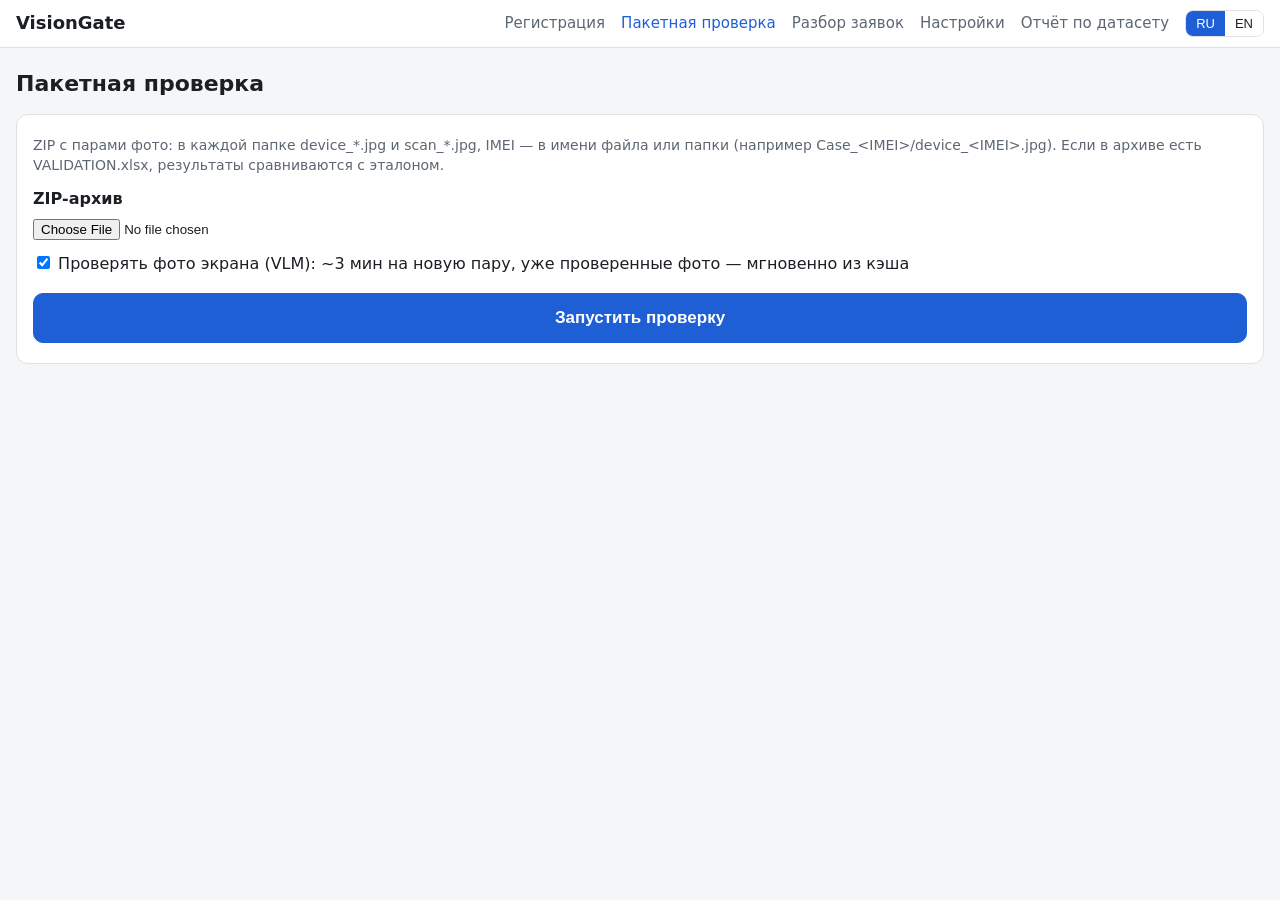
==== static/batch.html @ 333820e0 "VisionGate v2: автоматическая проверка фото коробок при регистрации устройства Локальный MVP (CPU, о" ====
<!doctype html>
<html lang="ru">
<head>
<meta charset="utf-8">
<meta name="viewport" content="width=device-width, initial-scale=1">
<title>VisionGate — Batch</title>
<link rel="stylesheet" href="/static/style.css">
</head>
<body>
<header></header>
<main class="wide">
  <h1 data-i18n="batch_title"></h1>
  <form id="f" class="card">
    <p class="hint" data-i18n="batch_hint"></p>
    <label for="zip" style="margin-top:12px" data-i18n="batch_file"></label>
    <input id="zip" type="file" accept=".zip,application/zip">
    <label style="margin-top:12px;font-weight:400"><input type="checkbox" id="vlm" checked> <span data-i18n="batch_vlm"></span></label>
    <button type="submit" class="primary" id="go" style="margin-top:12px" data-i18n="batch_start"></button>
    <p id="msg" class="hint"></p>
  </form>
  <div id="out"></div>
</main>
<script src="/static/common.js"></script>
<script>
VG.header("/batch");
VG.applyI18n();
let jobId = new URLSearchParams(location.search).get("id");

document.querySelector("#f").addEventListener("submit", async e => {
  e.preventDefault();
  const f = document.querySelector("#zip").files[0];
  if (!f) return;
  const fd = new FormData();
  fd.append("file", f);
  fd.append("use_vlm", document.querySelector("#vlm").checked);
  document.querySelector("#go").disabled = true;
  document.querySelector("#msg").innerHTML = `<span class="spinner"></span> ${VG.t("uploading")}`;
  try {
    const job = await VG.json("/api/batches", { method: "POST", body: fd });
    jobId = job.id;
    history.replaceState(null, "", `/batch?id=${jobId}`);
    document.querySelector("#msg").textContent = "";
    poll();
  } catch (err) {
    document.querySelector("#msg").innerHTML = `<span class="err">${VG.esc(err.message)}</span>`;
    document.querySelector("#go").disabled = false;
  }
});

function slotCell(r, s) {
  const d = r.slots?.[s];
  if (!d) return "";
  return `${VG.badge(d.status, VG.slotStatus(d.status))}${d.reason ? `<br><small>${VG.esc(d.reason)}</small>` : ""}` +
    `<br><small class="mono">${VG.esc((d.read_imeis || []).join(", ") || "—")}</small>`;
}

function render(job) {
  const pct = Math.round(100 * job.done / job.total);
  const running = job.state !== "done";
  const rows = job.rows.map(r => {
    const st = r.status === "ERROR" ? VG.t("error") : (statuses[r.status]?.[VG.lang] || r.status);
    const agree = r.agree === undefined || r.agree === null ? "" : (r.agree ? "✓" : "✗");
    const msg = VG.lang === "en" ? r.message_en : r.message;
    return `<tr><td><small>${VG.esc(r.folder)}</small></td><td class="mono">${VG.esc(r.imei)}</td>
      <td>${VG.badge(r.status, st)}<br><small>${VG.esc((r.reasons || []).join(", "))}</small><br><small>${VG.esc(msg || "")}</small></td>
      <td>${slotCell(r, "device")}</td><td>${slotCell(r, "scan")}</td>
      ${job.has_truth ? `<td><small>${r.truth ? VG.esc(`${r.truth.final} (${r.truth.device} / ${r.truth.scan})`) : "—"}</small></td>
      <td class="${r.agree === false ? "err" : ""}">${agree}</td>` : ""}
      <td><small>${r.fast_seconds ?? ""}${r.vlm_seconds ? ` + ${r.vlm_cached ? "cache" : r.vlm_seconds}` : ""}</small></td></tr>`;
  }).join("");
  let summary = "";
  if (!running && job.has_truth) {
    const a = job.rows.filter(r => r.agree !== null && r.agree !== undefined);
    const fa = job.rows.filter(r => r.truth && r.truth.final === "REJECTED" && ["APPROVED", "PRELIMINARY"].includes(r.status)).length;
    const fr = job.rows.filter(r => r.truth && r.truth.final === "APPROVED" && r.status === "REJECTED").length;
    summary = `<p><b>${VG.t("summary")}:</b> ${VG.t("agree_count", { a: a.filter(r => r.agree).length, n: a.length })} · ` +
      `${VG.t("false_app", { n: fa })} · ${VG.t("false_rej", { n: fr })}</p>`;
  }
  document.querySelector("#out").innerHTML = `<div class="card">
    <div class="row" style="justify-content:space-between"><b>${VG.esc(job.filename)}</b>
      ${!running ? `<a class="btn" href="/api/batches/${job.id}/xlsx?lang=${VG.lang}">${VG.t("download_xlsx")}</a>` : ""}</div>
    <div class="progress"><div style="width:${pct}%"></div></div>
    <p class="hint">${running ? `<span class="spinner"></span> ` : ""}${VG.t("batch_progress", { done: job.done, total: job.total })}${job.stage ? " · " + VG.esc(job.stage) : ""}${!running ? " · " + VG.t("batch_done") : ""}</p>
    ${summary}
    ${job.warnings.length ? `<details><summary>${VG.t("warnings")} (${job.warnings.length})</summary><pre>${VG.esc(job.warnings.join("\n"))}</pre></details>` : ""}
    <div style="overflow-x:auto"><table><thead><tr><th>${VG.t("col_folder")}</th><th>IMEI</th><th>${VG.t("col_result")}</th>
      <th>${VG.t("slot_device")}</th><th>${VG.t("slot_scan")}</th>
      ${job.has_truth ? `<th>${VG.t("col_truth")}</th><th>${VG.t("col_agree")}</th>` : ""}<th>${VG.t("col_time")}, ${VG.t("sec")}</th></tr></thead>
      <tbody>${rows}</tbody></table></div></div>`;
  if (running) setTimeout(poll, 2000);
}

let statuses = {};
async function poll() {
  try { render(await VG.json(`/api/batches/${jobId}`)); }
  catch (err) { document.querySelector("#out").innerHTML = `<p class="err">${VG.esc(err.message)}</p>`; }
}
VG.json("/api/health").then(h => { statuses = h.statuses; if (jobId) poll(); });
</script>
</body>
</html>
---- static/style.css ----
:root {
  --bg: #f5f6f8; --card: #fff; --text: #1b1f24; --muted: #5d6673; --line: #dde1e6;
  --accent: #1f5fd6; --accent-text: #fff;
  --ok: #157f3b; --ok-bg: #e5f5ea; --bad: #b42318; --bad-bg: #fdecea;
  --warn: #93590a; --warn-bg: #fdf3e1; --info: #1f5fd6; --info-bg: #e8effc;
  --radius: 12px;
}
@media (prefers-color-scheme: dark) {
  :root { --bg: #111418; --card: #1a1e24; --text: #e7eaee; --muted: #9aa4b1; --line: #2c323a;
    --accent: #5b8ef0; --ok: #5fd38a; --ok-bg: #12301e; --bad: #ff8a80; --bad-bg: #3a1714;
    --warn: #f3c068; --warn-bg: #352610; --info: #8fb3ff; --info-bg: #17243d; }
}
* { box-sizing: border-box; }
body { margin: 0; background: var(--bg); color: var(--text);
  font: 16px/1.45 system-ui, -apple-system, "Segoe UI", Roboto, sans-serif; }
header { background: var(--card); border-bottom: 1px solid var(--line); padding: 10px 16px;
  display: flex; gap: 16px; align-items: center; flex-wrap: wrap; }
header b { font-size: 18px; margin-right: auto; }
header a { color: var(--muted); text-decoration: none; font-size: 15px; }
header a.active, header a:hover { color: var(--accent); }
header .lang { display: inline-flex; border: 1px solid var(--line); border-radius: 8px; overflow: hidden; }
header .lang button { border: 0; border-radius: 0; padding: 5px 10px; font-size: 13px; background: var(--card); }
header .lang button.active { background: var(--accent); color: var(--accent-text); }
.progress { height: 10px; background: var(--bg); border-radius: 999px; overflow: hidden; margin: 10px 0; }
.progress div { height: 100%; background: var(--accent); width: 0; transition: width .3s; }
main { max-width: 760px; margin: 0 auto; padding: 16px; }
main.wide { max-width: 1280px; }
.card { background: var(--card); border: 1px solid var(--line); border-radius: var(--radius);
  padding: 16px; margin-bottom: 14px; }
h1 { font-size: 22px; margin: 4px 0 14px; }
h2 { font-size: 17px; margin: 0 0 10px; }
label { display: block; font-weight: 600; margin-bottom: 6px; }
.hint { color: var(--muted); font-size: 14px; margin: 4px 0 0; }
input[type=text], select, textarea { width: 100%; padding: 12px; font-size: 18px; border-radius: 10px;
  border: 1px solid var(--line); background: var(--bg); color: var(--text); }
input.imei { letter-spacing: 1px; font-variant-numeric: tabular-nums; }
textarea { font-size: 15px; min-height: 70px; }
.row { display: flex; gap: 10px; flex-wrap: wrap; align-items: center; }
button, .btn { appearance: none; border: 1px solid var(--line); background: var(--card); color: var(--text);
  padding: 11px 16px; border-radius: 10px; font-size: 16px; cursor: pointer; display: inline-flex;
  align-items: center; gap: 6px; text-decoration: none; }
button.primary { background: var(--accent); color: var(--accent-text); border-color: var(--accent);
  font-weight: 600; width: 100%; justify-content: center; padding: 14px; font-size: 17px; }
button:disabled { opacity: .55; cursor: default; }
button.ok { border-color: var(--ok); color: var(--ok); }
button.bad { border-color: var(--bad); color: var(--bad); }
.slot-preview { width: 100%; max-height: 260px; object-fit: contain; border-radius: 8px;
  background: var(--bg); margin-top: 10px; display: none; }
.check { font-size: 14px; margin-top: 6px; min-height: 20px; }
.check.ok { color: var(--ok); } .check.bad { color: var(--bad); }
.badge { display: inline-block; padding: 3px 10px; border-radius: 999px; font-size: 14px; font-weight: 600; }
.s-APPROVED, .s-ok { background: var(--ok-bg); color: var(--ok); }
.s-REJECTED, .s-reject { background: var(--bad-bg); color: var(--bad); }
.s-REVIEW, .s-review { background: var(--warn-bg); color: var(--warn); }
.s-PRELIMINARY, .s-PROCESSING { background: var(--info-bg); color: var(--info); }
.big-status { font-size: 22px; padding: 8px 14px; }
.kv { display: grid; grid-template-columns: max-content 1fr; gap: 4px 12px; font-size: 15px; }
.kv dt { color: var(--muted); } .kv dd { margin: 0; overflow-wrap: anywhere; }
.mono { font-family: ui-monospace, Consolas, monospace; }
.spinner { width: 18px; height: 18px; border: 3px solid var(--line); border-top-color: var(--accent);
  border-radius: 50%; animation: spin 1s linear infinite; display: inline-block; }
@keyframes spin { to { transform: rotate(360deg); } }
#scanner { position: fixed; inset: 0; background: #000; z-index: 50; display: none; flex-direction: column; }
#scanner video { flex: 1; width: 100%; object-fit: cover; }
#scanner .frame { position: absolute; left: 6%; right: 6%; top: 38%; height: 24%; border: 3px solid #fff;
  border-radius: 10px; box-shadow: 0 0 0 9999px rgba(0,0,0,.35); pointer-events: none; }
#scanner .bar { position: absolute; bottom: 0; left: 0; right: 0; padding: 16px; color: #fff;
  display: flex; gap: 10px; justify-content: space-between; align-items: center; background: rgba(0,0,0,.6); }
table { width: 100%; border-collapse: collapse; font-size: 15px; }
th, td { text-align: left; padding: 8px 6px; border-bottom: 1px solid var(--line); vertical-align: top; }
tr.sel { background: var(--info-bg); }
tbody tr { cursor: pointer; }
.grid2 { display: grid; grid-template-columns: 1fr 1fr; gap: 14px; }
.review-layout { display: grid; grid-template-columns: minmax(320px, 420px) 1fr; gap: 16px; }
.photos img { width: 100%; border-radius: 8px; background: var(--bg); }
.tabs { display: flex; gap: 6px; flex-wrap: wrap; margin-bottom: 10px; }
.tabs button { padding: 7px 12px; font-size: 14px; }
.tabs button.active { background: var(--accent); color: var(--accent-text); border-color: var(--accent); }
details summary { cursor: pointer; color: var(--muted); }
pre { white-space: pre-wrap; overflow-wrap: anywhere; font-size: 13px; background: var(--bg);
  padding: 8px; border-radius: 8px; max-height: 300px; overflow: auto; }
.err { color: var(--bad); }
@media (max-width: 860px) { .review-layout, .grid2 { grid-template-columns: 1fr; } }
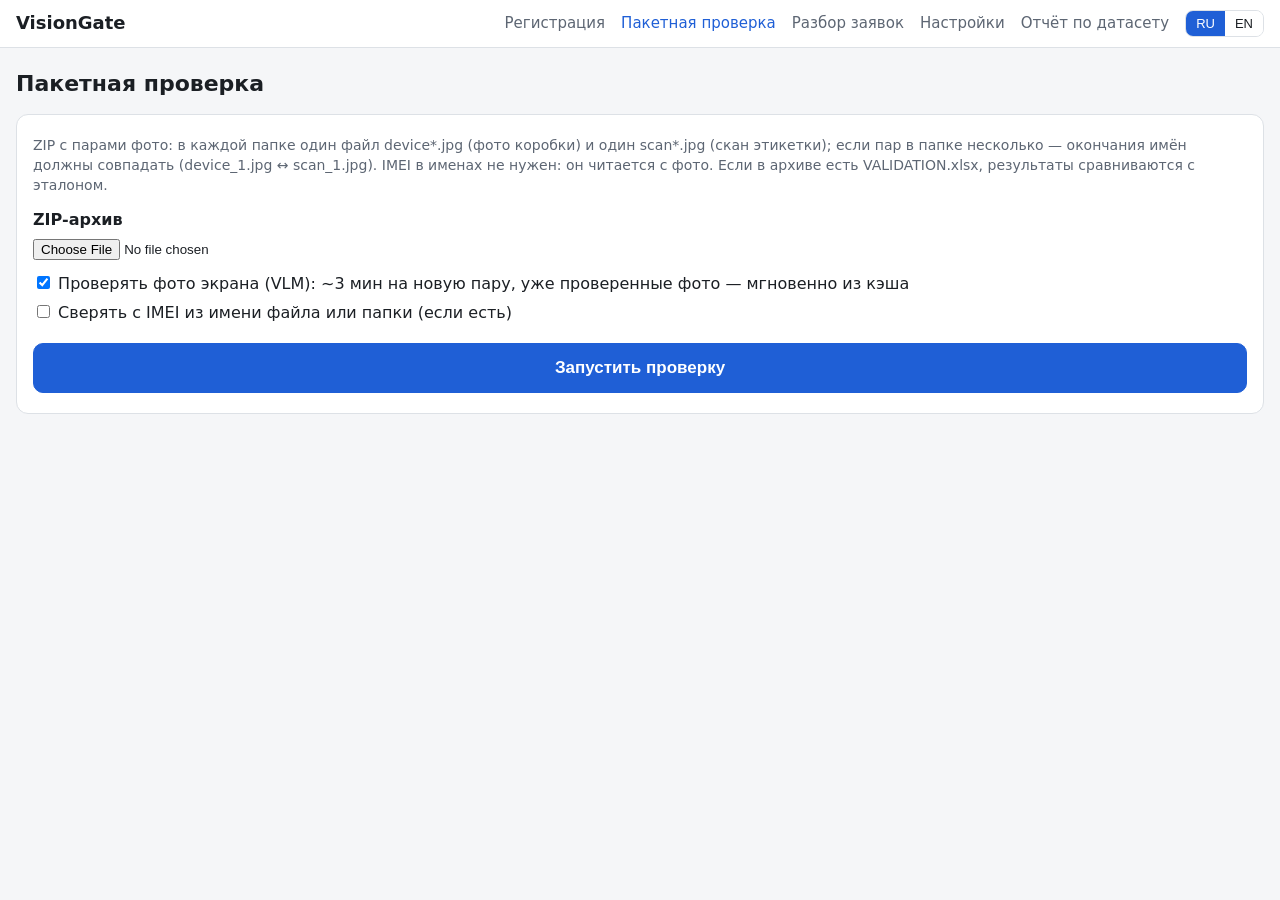
==== commit 3822d8bd: "IMEI необязателен, живая камера с шаблонами, пакет без IMEI в именах - Без введённого IMEI номер чит" ====
--- a/static/batch.html
+++ b/static/batch.html
@@ -15,6 +15,7 @@
     <label for="zip" style="margin-top:12px" data-i18n="batch_file"></label>
     <input id="zip" type="file" accept=".zip,application/zip">
     <label style="margin-top:12px;font-weight:400"><input type="checkbox" id="vlm" checked> <span data-i18n="batch_vlm"></span></label>
+    <label style="font-weight:400"><input type="checkbox" id="nameImei"> <span data-i18n="use_name_imei"></span></label>
     <button type="submit" class="primary" id="go" style="margin-top:12px" data-i18n="batch_start"></button>
     <p id="msg" class="hint"></p>
   </form>
@@ -33,6 +34,7 @@
   const fd = new FormData();
   fd.append("file", f);
   fd.append("use_vlm", document.querySelector("#vlm").checked);
+  fd.append("use_name_imei", document.querySelector("#nameImei").checked);
   document.querySelector("#go").disabled = true;
   document.querySelector("#msg").innerHTML = `<span class="spinner"></span> ${VG.t("uploading")}`;
   try {
@@ -61,7 +63,9 @@
     const st = r.status === "ERROR" ? VG.t("error") : (statuses[r.status]?.[VG.lang] || r.status);
     const agree = r.agree === undefined || r.agree === null ? "" : (r.agree ? "✓" : "✗");
     const msg = VG.lang === "en" ? r.message_en : r.message;
-    return `<tr><td><small>${VG.esc(r.folder)}</small></td><td class="mono">${VG.esc(r.imei)}</td>
+    const imeiCell = r.imei ? `${VG.esc(r.imei)}<br><small>${r.imei_source === "photo" ? VG.t("imei_from_photo") : VG.t("entered_imei")}</small>`
+      : `<small>${VG.t("imei_not_found")}</small>`;
+    return `<tr><td><small>${VG.esc(r.device_file || r.folder)}</small></td><td class="mono">${imeiCell}</td>
       <td>${VG.badge(r.status, st)}<br><small>${VG.esc((r.reasons || []).join(", "))}</small><br><small>${VG.esc(msg || "")}</small></td>
       <td>${slotCell(r, "device")}</td><td>${slotCell(r, "scan")}</td>
       ${job.has_truth ? `<td><small>${r.truth ? VG.esc(`${r.truth.final} (${r.truth.device} / ${r.truth.scan})`) : "—"}</small></td>
--- a/static/style.css
+++ b/static/style.css
@@ -66,6 +66,35 @@
   border-radius: 10px; box-shadow: 0 0 0 9999px rgba(0,0,0,.35); pointer-events: none; }
 #scanner .bar { position: absolute; bottom: 0; left: 0; right: 0; padding: 16px; color: #fff;
   display: flex; gap: 10px; justify-content: space-between; align-items: center; background: rgba(0,0,0,.6); }
+/* живая камера */
+[hidden] { display: none !important; }  /* иначе display у button/.btn перебивает атрибут hidden */
+#cam { position: fixed; inset: 0; z-index: 60; background: #000; display: none; flex-direction: column; }
+#cam .cam-stage { position: relative; flex: 1; min-height: 0; }
+#cam video, #cam #camShot { position: absolute; inset: 0; width: 100%; height: 100%; object-fit: contain; background: #000; }
+#camOverlay { position: absolute; inset: 0; pointer-events: none; display: flex; overflow: hidden; }
+#camOverlay svg { width: 100%; height: 100%; }
+#camOverlay .ov-face { fill: rgba(255,255,255,.06); }
+#camOverlay .ov-dim { fill: rgba(255,255,255,.02); }
+#camOverlay .ov-line polygon, #camOverlay .ov-label, #camOverlay .ov-corner path {
+  stroke: #fff; stroke-width: .5; stroke-linejoin: round; vector-effect: non-scaling-stroke; }
+#camOverlay .ov-line polygon { stroke-dasharray: 2 1.2; }
+#camOverlay .ov-label { fill: rgba(255,255,255,.12); stroke-width: .7; }
+#camOverlay .ov-corner path { fill: none; stroke-width: 1.6; stroke: #7fb0ff; }
+#camOverlay .ov-bars line { stroke: rgba(255,255,255,.55); stroke-width: .5; }
+#camOverlay .ov-text { fill: rgba(255,255,255,.75); font: 600 5px system-ui, sans-serif; }
+#camOverlay .ov-small { fill: rgba(255,255,255,.7); font: 2.4px ui-monospace, monospace; }
+#camOverlay .ov-caption { fill: #fff; font: 600 3.2px system-ui, sans-serif; text-anchor: middle;
+  paint-order: stroke; stroke: rgba(0,0,0,.65); stroke-width: .8px; }
+#camOverlay svg * { filter: drop-shadow(0 0 .4px rgba(0,0,0,.9)); }
+.cam-msg { position: absolute; inset: 0; display: none; align-items: center; justify-content: center; padding: 24px;
+  color: #fff; font-size: 17px; text-align: center; line-height: 1.5; }
+.cam-bar { display: flex; gap: 10px; align-items: center; justify-content: center; flex-wrap: wrap;
+  padding: 14px 16px calc(14px + env(safe-area-inset-bottom)); background: rgba(0,0,0,.85); }
+.cam-bar button { background: #222; color: #fff; border-color: #444; }
+.cam-bar .cam-primary { background: var(--accent); border-color: var(--accent); font-weight: 600; }
+.cam-shutter { width: 64px; height: 64px; border-radius: 50% !important; padding: 0 !important; background: #fff !important;
+  border: 4px solid #888 !important; box-shadow: 0 0 0 3px #fff; }
+.cam-shutter:disabled { opacity: .5; }
 table { width: 100%; border-collapse: collapse; font-size: 15px; }
 th, td { text-align: left; padding: 8px 6px; border-bottom: 1px solid var(--line); vertical-align: top; }
 tr.sel { background: var(--info-bg); }
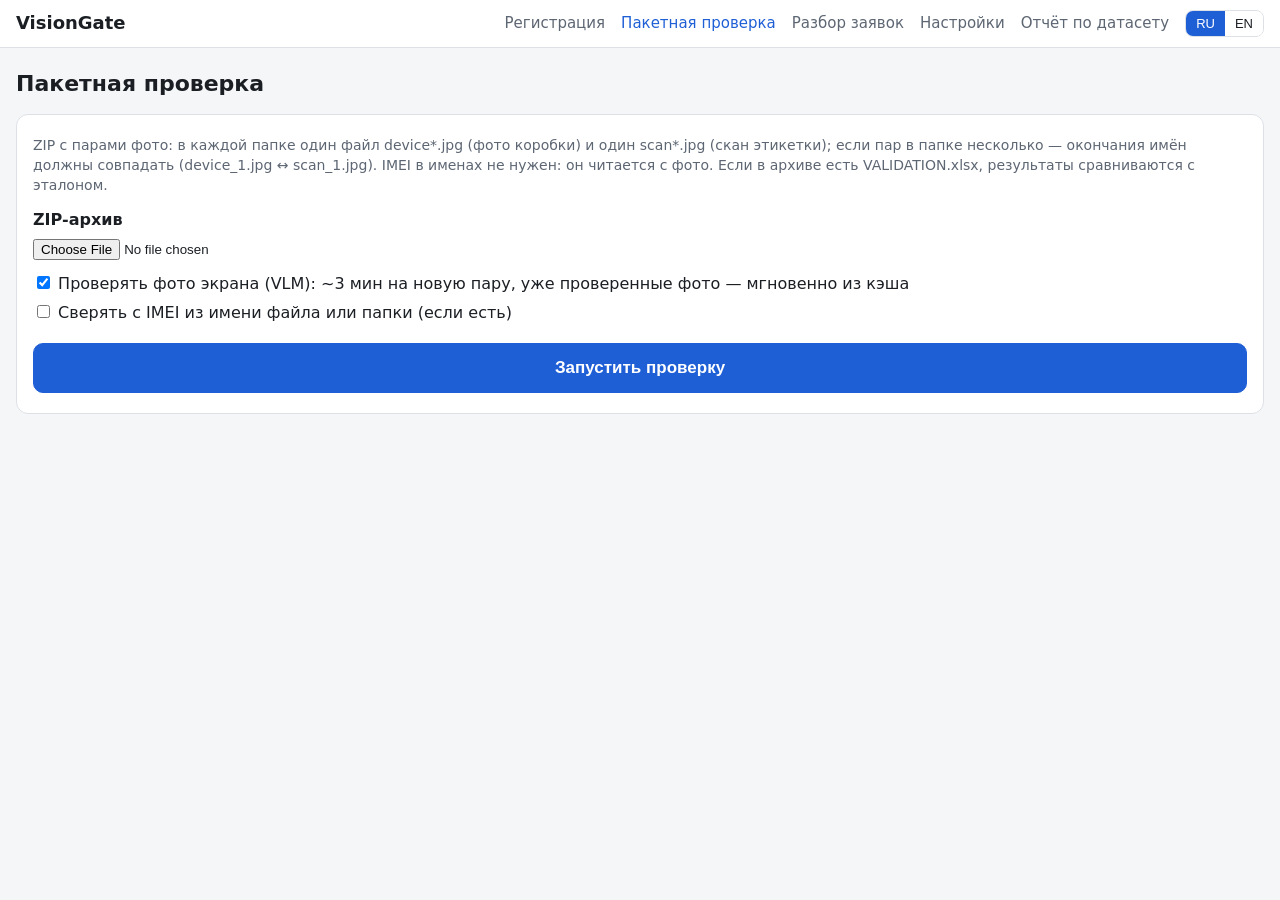
==== commit 125256fa: "Режим экзамена: строго Approved/Rejected, выгрузка в формате VALIDATION.xlsx - visiongate/exam.py: п" ====
--- a/static/batch.html
+++ b/static/batch.html
@@ -52,7 +52,7 @@
 function slotCell(r, s) {
   const d = r.slots?.[s];
   if (!d) return "";
-  return `${VG.badge(d.status, VG.slotStatus(d.status))}${d.reason ? `<br><small>${VG.esc(d.reason)}</small>` : ""}` +
+  return `${VG.badge(VG.slotView(d), VG.slotStatus(VG.slotView(d)))}${d.reason ? `<br><small>${VG.esc(d.reason)}</small>` : ""}` +
     `<br><small class="mono">${VG.esc((d.read_imeis || []).join(", ") || "—")}</small>`;
 }
 
@@ -82,7 +82,7 @@
   }
   document.querySelector("#out").innerHTML = `<div class="card">
     <div class="row" style="justify-content:space-between"><b>${VG.esc(job.filename)}</b>
-      ${!running ? `<a class="btn" href="/api/batches/${job.id}/xlsx?lang=${VG.lang}">${VG.t("download_xlsx")}</a>` : ""}</div>
+      ${!running ? `<span class="row"><a class="btn" href="/api/batches/${job.id}/xlsx?format=validation"><b>${VG.t("download_validation")}</b></a> <a class="btn" href="/api/batches/${job.id}/xlsx?lang=${VG.lang}">${VG.t("download_xlsx")}</a></span>` : ""}</div>
     <div class="progress"><div style="width:${pct}%"></div></div>
     <p class="hint">${running ? `<span class="spinner"></span> ` : ""}${VG.t("batch_progress", { done: job.done, total: job.total })}${job.stage ? " · " + VG.esc(job.stage) : ""}${!running ? " · " + VG.t("batch_done") : ""}</p>
     ${summary}
--- a/static/style.css
+++ b/static/style.css
@@ -52,7 +52,8 @@
 .s-APPROVED, .s-ok { background: var(--ok-bg); color: var(--ok); }
 .s-REJECTED, .s-reject { background: var(--bad-bg); color: var(--bad); }
 .s-REVIEW, .s-review { background: var(--warn-bg); color: var(--warn); }
-.s-PRELIMINARY, .s-PROCESSING { background: var(--info-bg); color: var(--info); }
+.s-PRELIMINARY, .s-PROCESSING, .s-pending { background: var(--info-bg); color: var(--info); }
+.s-unchecked { background: var(--bg); color: var(--muted); border: 1px dashed var(--line); }
 .big-status { font-size: 22px; padding: 8px 14px; }
 .kv { display: grid; grid-template-columns: max-content 1fr; gap: 4px 12px; font-size: 15px; }
 .kv dt { color: var(--muted); } .kv dd { margin: 0; overflow-wrap: anywhere; }
@@ -72,20 +73,14 @@
 #cam .cam-stage { position: relative; flex: 1; min-height: 0; }
 #cam video, #cam #camShot { position: absolute; inset: 0; width: 100%; height: 100%; object-fit: contain; background: #000; }
 #camOverlay { position: absolute; inset: 0; pointer-events: none; display: flex; overflow: hidden; }
-#camOverlay svg { width: 100%; height: 100%; }
-#camOverlay .ov-face { fill: rgba(255,255,255,.06); }
-#camOverlay .ov-dim { fill: rgba(255,255,255,.02); }
-#camOverlay .ov-line polygon, #camOverlay .ov-label, #camOverlay .ov-corner path {
-  stroke: #fff; stroke-width: .5; stroke-linejoin: round; vector-effect: non-scaling-stroke; }
-#camOverlay .ov-line polygon { stroke-dasharray: 2 1.2; }
-#camOverlay .ov-label { fill: rgba(255,255,255,.12); stroke-width: .7; }
-#camOverlay .ov-corner path { fill: none; stroke-width: 1.6; stroke: #7fb0ff; }
-#camOverlay .ov-bars line { stroke: rgba(255,255,255,.55); stroke-width: .5; }
-#camOverlay .ov-text { fill: rgba(255,255,255,.75); font: 600 5px system-ui, sans-serif; }
-#camOverlay .ov-small { fill: rgba(255,255,255,.7); font: 2.4px ui-monospace, monospace; }
-#camOverlay .ov-caption { fill: #fff; font: 600 3.2px system-ui, sans-serif; text-anchor: middle;
-  paint-order: stroke; stroke: rgba(0,0,0,.65); stroke-width: .8px; }
-#camOverlay svg * { filter: drop-shadow(0 0 .4px rgba(0,0,0,.9)); }
+#camOverlay svg { width: 100%; height: 100%; overflow: visible; }
+/* тонкие полупрозрачные линии: не мешают видеть коробку */
+#camOverlay .ov-corner path { fill: none; stroke: rgba(255,255,255,.75); stroke-width: 2px; stroke-linecap: round;
+  stroke-linejoin: round; vector-effect: non-scaling-stroke; }
+#camOverlay .ov-zone { fill: rgba(255,255,255,.06); stroke: rgba(255,255,255,.5); stroke-width: 1px;
+  stroke-dasharray: 4 3; vector-effect: non-scaling-stroke; }
+#camOverlay .ov-caption { fill: rgba(255,255,255,.9); font-family: system-ui, sans-serif; font-weight: 600;
+  text-anchor: middle; dominant-baseline: middle; paint-order: stroke; stroke: rgba(0,0,0,.55); stroke-width: 1.2px; }
 .cam-msg { position: absolute; inset: 0; display: none; align-items: center; justify-content: center; padding: 24px;
   color: #fff; font-size: 17px; text-align: center; line-height: 1.5; }
 .cam-bar { display: flex; gap: 10px; align-items: center; justify-content: center; flex-wrap: wrap;
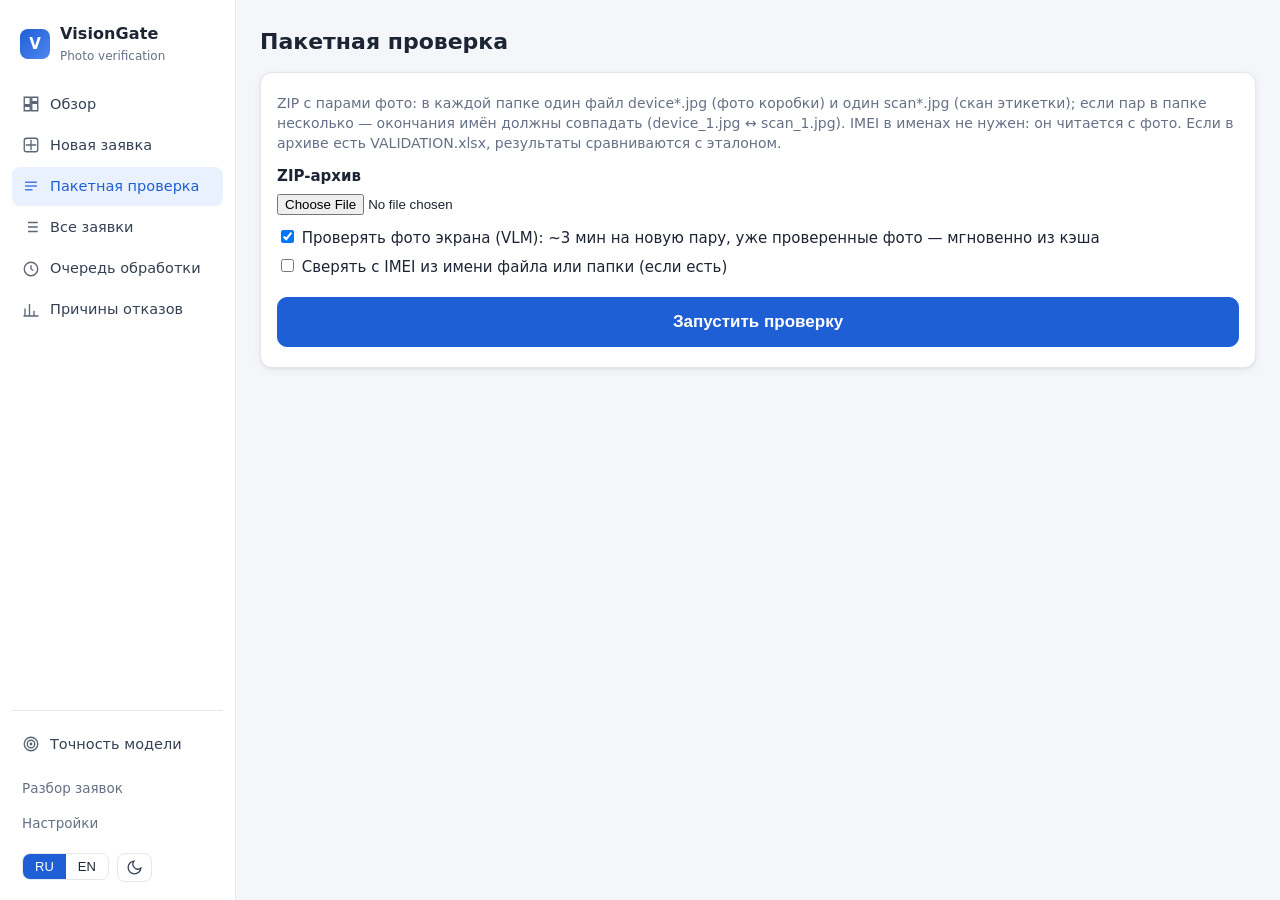
==== commit c6db9ed7: "Страница «Точность модели», светлая/тёмная тема, README про обновление и confidence - /accuracy в об" ====
--- a/static/batch.html
+++ b/static/batch.html
@@ -5,6 +5,7 @@
 <meta name="viewport" content="width=device-width, initial-scale=1">
 <title>VisionGate — Batch</title>
 <link rel="stylesheet" href="/static/style.css">
+<script src="/static/theme.js"></script>
 </head>
 <body>
 <header></header>
--- a/static/style.css
+++ b/static/style.css
@@ -1,38 +1,180 @@
+/* VisionGate · деловые темы админ-панели: светлая (по умолчанию) и тёмная. Все цвета — только через эти переменные */
 :root {
-  --bg: #f5f6f8; --card: #fff; --text: #1b1f24; --muted: #5d6673; --line: #dde1e6;
-  --accent: #1f5fd6; --accent-text: #fff;
-  --ok: #157f3b; --ok-bg: #e5f5ea; --bad: #b42318; --bad-bg: #fdecea;
-  --warn: #93590a; --warn-bg: #fdf3e1; --info: #1f5fd6; --info-bg: #e8effc;
-  --radius: 12px;
+  --bg: #f4f6fa; --card: #fff; --text: #1d2433; --muted: #667085; --line: #e4e7ec;
+  --accent: #1f5fd6; --accent-2: #4f86f0; --accent-text: #fff; --accent-soft: #eaf1fe; --accent-ink: #1f5fd6;
+  --ok: #12804a; --ok-bg: #e6f6ed; --bad: #c4321f; --bad-bg: #fdecea;
+  --warn: #a15c07; --warn-bg: #fef4e2; --info: #1f5fd6; --info-bg: #eaf1fe;
+  --side-bg: #fff; --nav-text: #344054; --input-bg: #fff; --input-line: #d0d5dd;
+  --track: #eef1f6; --thead: #fafbfc; --row-line: #eef0f3; --row-hover: #f8fafd;
+  --chip-bg: #f2f4f7; --chip-text: #475467; --kpi-hover: #c9d6f2; --overlay: rgba(16,24,40,.35);
+  /* графики */
+  --chart-grid: #eef0f3; --chart-text: #98a2b3; --c-received: #b9cff8; --c-processed: #1f5fd6;
+  --c-approved: #12804a; --c-rejected: #c4321f; --c-review: #d48806; --c-processing: #1f5fd6; --c-neutral: #98a2b3;
+  --r1: #c4321f; --r2: #e8590c; --r3: #d48806; --r4: #7048e8; --r5: #1f5fd6; --r6: #0c8599; --r7: #667085;
+  --radius: 12px; --shadow: 0 1px 2px rgba(16,24,40,.05), 0 2px 8px rgba(16,24,40,.06);
+  --drawer-shadow: -8px 0 24px rgba(16,24,40,.15);
+  /* камера: всегда на чёрном, одинаково в обеих темах */
+  --cam-bg: #000; --cam-fg: #fff; --cam-btn: #222; --cam-btn-line: #444; --cam-shutter-ring: #888;
+  --cam-dim: rgba(0,0,0,.35); --cam-bar: rgba(0,0,0,.6); --cam-bar-2: rgba(0,0,0,.85);
+  --cam-guide: rgba(255,255,255,.75); --cam-zone: rgba(255,255,255,.06); --cam-zone-line: rgba(255,255,255,.5);
+  --cam-caption: rgba(255,255,255,.9); --cam-caption-halo: rgba(0,0,0,.55);
+  --side: 236px;
 }
-@media (prefers-color-scheme: dark) {
-  :root { --bg: #111418; --card: #1a1e24; --text: #e7eaee; --muted: #9aa4b1; --line: #2c323a;
-    --accent: #5b8ef0; --ok: #5fd38a; --ok-bg: #12301e; --bad: #ff8a80; --bad-bg: #3a1714;
-    --warn: #f3c068; --warn-bg: #352610; --info: #8fb3ff; --info-bg: #17243d; }
+/* тёмная: тёмно-серый фон (не чёрный), акцент тот же синий; для текста акцентом — светлее, ради контраста */
+:root[data-theme="dark"] {
+  --bg: #15181d; --card: #1e2229; --text: #e5e8ee; --muted: #9aa3b2; --line: #2f3540;
+  --accent-soft: #1f2d48; --accent-ink: #79a3f5;
+  --ok: #4cc38a; --ok-bg: #163222; --bad: #f08a7a; --bad-bg: #3d1f1b;
+  --warn: #f0b44c; --warn-bg: #3a2b13; --info: #79a3f5; --info-bg: #1f2d48;
+  --side-bg: #1a1d23; --nav-text: #c7cdd7; --input-bg: #15181d; --input-line: #3b424e;
+  --track: #2b313b; --thead: #232831; --row-line: #2a2f38; --row-hover: #252b35;
+  --chip-bg: #2b313b; --chip-text: #c7cdd7; --kpi-hover: #3d5280; --overlay: rgba(0,0,0,.55);
+  --chart-grid: #2b313b; --chart-text: #8b94a5; --c-received: #3e5a8c; --c-processed: #4f86f0;
+  --c-approved: #3fb27a; --c-rejected: #e8604d; --c-review: #e0a230; --c-processing: #4f86f0; --c-neutral: #6b7484;
+  --r1: #e8604d; --r2: #f0803c; --r3: #e0a230; --r4: #9b7cf0; --r5: #4f86f0; --r6: #2fb3c4; --r7: #8b94a5;
+  --shadow: 0 1px 2px rgba(0,0,0,.35); --drawer-shadow: -8px 0 24px rgba(0,0,0,.5);
 }
 * { box-sizing: border-box; }
-body { margin: 0; background: var(--bg); color: var(--text);
-  font: 16px/1.45 system-ui, -apple-system, "Segoe UI", Roboto, sans-serif; }
-header { background: var(--card); border-bottom: 1px solid var(--line); padding: 10px 16px;
-  display: flex; gap: 16px; align-items: center; flex-wrap: wrap; }
-header b { font-size: 18px; margin-right: auto; }
-header a { color: var(--muted); text-decoration: none; font-size: 15px; }
-header a.active, header a:hover { color: var(--accent); }
-header .lang { display: inline-flex; border: 1px solid var(--line); border-radius: 8px; overflow: hidden; }
-header .lang button { border: 0; border-radius: 0; padding: 5px 10px; font-size: 13px; background: var(--card); }
+html { color-scheme: light; }
+:root[data-theme="dark"] { color-scheme: dark; }
+a { color: var(--accent-ink); }
+body { margin: 0; background: var(--bg); color: var(--text); padding-left: var(--side);
+  font: 15px/1.45 "Segoe UI", system-ui, -apple-system, Roboto, sans-serif; -webkit-font-smoothing: antialiased; }
+/* боковое меню */
+header { position: fixed; top: 0; left: 0; bottom: 0; width: var(--side); background: var(--side-bg); z-index: 40;
+  border-right: 1px solid var(--line); display: flex; flex-direction: column; padding: 18px 12px; overflow-y: auto; }
+header .brand { display: flex; align-items: center; gap: 10px; padding: 4px 8px 18px; text-decoration: none; color: var(--text); }
+header .brand .logo { width: 30px; height: 30px; border-radius: 8px; background: linear-gradient(135deg, var(--accent), var(--accent-2));
+  display: grid; place-items: center; color: var(--accent-text); font-weight: 700; font-size: 15px; flex: none; }
+header .brand b { font-size: 16px; display: block; letter-spacing: .1px; }
+header .brand small { color: var(--muted); font-size: 12px; }
+header nav { display: flex; flex-direction: column; gap: 2px; }
+header nav a, header .sub a { display: flex; align-items: center; gap: 10px; padding: 9px 10px; border-radius: 8px;
+  color: var(--nav-text); text-decoration: none; font-size: 14.5px; font-weight: 500; }
+header nav a svg { width: 18px; height: 18px; flex: none; stroke: currentColor; fill: none; stroke-width: 1.8; opacity: .8; }
+header nav a:hover, header .sub a:hover { background: var(--bg); }
+header nav a.active { background: var(--accent-soft); color: var(--accent-ink); }
+header nav .count { margin-left: auto; background: var(--accent); color: var(--accent-text); font-size: 11.5px; border-radius: 999px;
+  padding: 1px 7px; font-weight: 600; }
+header .sub { margin-top: auto; padding-top: 14px; border-top: 1px solid var(--line); display: flex; flex-direction: column; gap: 2px; }
+header .sub a { font-size: 13.5px; color: var(--muted); padding: 7px 10px; }
+/* пункт «Точность модели» внизу — выглядит как пункт меню */
+header .sub nav { margin-bottom: 6px; }
+header .sub nav a { font-size: 14.5px; color: var(--nav-text); padding: 9px 10px; }
+header .sub nav a.active { background: var(--accent-soft); color: var(--accent-ink); }
+header .tools { display: flex; align-items: center; gap: 8px; margin: 10px 10px 0; }
+header .tools .lang { margin: 0; }
+header .theme-btn { padding: 5px 8px; border-radius: 8px; line-height: 0; color: var(--nav-text); }
+header .theme-btn svg { width: 17px; height: 17px; stroke: currentColor; fill: none; stroke-width: 1.8; }
+header .lang { display: inline-flex; border: 1px solid var(--line); border-radius: 8px; overflow: hidden; margin: 10px 10px 0; align-self: flex-start; }
+header .lang button { border: 0; border-radius: 0; padding: 5px 12px; font-size: 13px; background: var(--card); color: var(--text); }
 header .lang button.active { background: var(--accent); color: var(--accent-text); }
+header .burger { display: none; }
+@media (max-width: 900px) {
+  body { padding-left: 0; }
+  header { position: sticky; width: auto; bottom: auto; flex-direction: row; flex-wrap: wrap; align-items: center;
+    padding: 8px 12px; border-right: 0; border-bottom: 1px solid var(--line); overflow: visible; }
+  header .brand { padding: 4px; margin-right: auto; }
+  header .burger { display: inline-flex; padding: 8px 12px; }
+  header nav, header .sub { display: none; width: 100%; }
+  header.open nav, header.open .sub { display: flex; }
+  header .lang { margin: 0 0 0 8px; }
+  header .tools { margin: 10px 0 4px; }
+}
+/* страница «Точность модели» */
+.kpis.acc { grid-template-columns: repeat(4, minmax(0, 1fr)); }
+.kpi.good .k-val { color: var(--ok); }
+.kpi.warn .k-val { color: var(--warn); }
+.seg { display: inline-flex; border: 1px solid var(--line); border-radius: 8px; overflow: hidden; }
+.seg button { border: 0; border-radius: 0; padding: 7px 12px; font-size: 13.5px; background: var(--card); }
+.seg button.active { background: var(--accent); color: var(--accent-text); }
+.cmp { display: grid; grid-template-columns: 1fr 1fr; gap: 22px; }
+.cmp h3 { font-size: 13.5px; margin: 0 0 6px; color: var(--muted); font-weight: 600; }
+.cmp .bars .bar-row { grid-template-columns: minmax(150px, 230px) 1fr 70px; }
+.cmp .na { color: var(--muted); font-weight: 400; font-size: 12.5px; }
+.verdict { margin: 14px 0 0; padding: 10px 14px; border-radius: 10px; background: var(--accent-soft); color: var(--text); font-weight: 600; }
+.synth { display: grid; grid-template-columns: repeat(auto-fit, minmax(190px, 1fr)); gap: 10px; }
+.synth div { background: var(--bg); border-radius: 10px; padding: 10px 12px; }
+.synth b { display: block; font-size: 20px; font-variant-numeric: tabular-nums; }
+.synth .pass { color: var(--ok); } .synth .warn { color: var(--warn); } .synth .fail { color: var(--bad); }
+.synth span { font-size: 12.5px; color: var(--muted); }
+details.method > summary { color: var(--text); font-weight: 600; font-size: 15.5px; list-style: none; display: flex; align-items: center; gap: 8px; }
+details.method > summary::-webkit-details-marker { display: none; }
+details.method > summary::before { content: "▸"; color: var(--muted); transition: transform .15s; }
+details.method[open] > summary::before { transform: rotate(90deg); }
+details.method ul { margin: 12px 0 0; padding-left: 20px; } details.method li { margin-bottom: 8px; }
+.foot { font-size: 12.5px; color: var(--muted); margin-top: 6px; }
+@media (max-width: 900px) { .kpis.acc { grid-template-columns: 1fr 1fr; } .cmp { grid-template-columns: 1fr; } .cmp .bars .bar-row { grid-template-columns: minmax(110px, 160px) 1fr 60px; } }
+main { max-width: 760px; margin: 0 auto; padding: 22px 16px; }
+main.wide { max-width: 1280px; padding: 22px 24px; }
+.page-head { display: flex; align-items: flex-end; justify-content: space-between; gap: 12px; flex-wrap: wrap; margin-bottom: 16px; }
+.page-head h1 { margin: 0; }
+.page-head .hint { margin: 2px 0 0; }
+/* дашборд */
+.kpis { display: grid; grid-template-columns: repeat(5, minmax(0, 1fr)); gap: 14px; margin-bottom: 14px; }
+.kpi { background: var(--card); border-radius: var(--radius); box-shadow: var(--shadow); padding: 14px 16px; border: 1px solid var(--line);
+  text-decoration: none; color: inherit; display: block; }
+.kpi:hover { border-color: var(--kpi-hover); }
+.kpi .k-label { color: var(--muted); font-size: 13px; display: flex; align-items: center; gap: 6px; }
+.kpi .k-val { font-size: 28px; font-weight: 700; margin-top: 4px; letter-spacing: -.5px; font-variant-numeric: tabular-nums; }
+.kpi .k-sub { font-size: 12.5px; color: var(--muted); }
+.dot { width: 8px; height: 8px; border-radius: 50%; display: inline-block; }
+.dash-grid { display: grid; grid-template-columns: 1.6fr 1fr; gap: 14px; }
+.dash-grid .card { margin-bottom: 0; }
+.dash-row { margin-bottom: 14px; }
+.card-title { display: flex; align-items: center; justify-content: space-between; gap: 8px; margin-bottom: 12px; }
+.card-title h2 { margin: 0; font-size: 15.5px; }
+.legend { display: flex; gap: 14px; font-size: 12.5px; color: var(--muted); }
+.legend span { display: inline-flex; align-items: center; gap: 6px; }
+.bars .bar-row { display: grid; grid-template-columns: minmax(120px, 210px) 1fr 44px; gap: 10px; align-items: center; padding: 6px 0;
+  font-size: 13.5px; text-decoration: none; color: inherit; }
+.bars a.bar-row:hover .bar-track div { filter: brightness(.92); }
+.bar-track { height: 10px; background: var(--track); border-radius: 999px; overflow: hidden; }
+.bar-track div { height: 100%; border-radius: 999px; background: var(--accent); }
+.bar-row .num { text-align: right; font-variant-numeric: tabular-nums; font-weight: 600; }
+.metrics { display: grid; grid-template-columns: repeat(3, 1fr); gap: 10px; }
+.metric { background: var(--bg); border-radius: 10px; padding: 10px 12px; }
+.metric b { display: block; font-size: 20px; font-variant-numeric: tabular-nums; }
+.metric span { font-size: 12.5px; color: var(--muted); }
+.empty { text-align: center; color: var(--muted); padding: 28px 12px; font-size: 14px; }
+.empty b { display: block; color: var(--text); font-size: 15px; margin-bottom: 4px; }
+.chart svg { width: 100%; height: auto; display: block; }
+.chart text { font-size: 11px; fill: var(--chart-text); font-family: inherit; }
+.filters { display: grid; grid-template-columns: 2fr repeat(3, 1fr) 1fr 1fr auto; gap: 8px; align-items: end; }
+.filters label { font-size: 12px; color: var(--muted); font-weight: 500; margin-bottom: 3px; }
+.filters input, .filters select { padding: 8px 10px; font-size: 14px; background: var(--input-bg); }
+.tbl { width: 100%; border-collapse: collapse; font-size: 13.5px; }
+.tbl th { color: var(--muted); font-weight: 600; font-size: 12px; text-transform: uppercase; letter-spacing: .3px;
+  background: var(--thead); border-bottom: 1px solid var(--line); padding: 9px 10px; }
+.tbl td { padding: 9px 10px; border-bottom: 1px solid var(--row-line); }
+.tbl tbody tr:hover { background: var(--row-hover); }
+.badge.s-processing, .badge.b-processing { background: var(--info-bg); color: var(--info); }
+.s-b-approved, .b-approved { background: var(--ok-bg); color: var(--ok); } .s-b-rejected, .b-rejected { background: var(--bad-bg); color: var(--bad); }
+.s-b-review, .b-review { background: var(--warn-bg); color: var(--warn); } .s-b-processing, .b-processing { background: var(--info-bg); color: var(--info); }
+.chip { display: inline-block; font-size: 11.5px; padding: 2px 7px; border-radius: 6px; background: var(--chip-bg); color: var(--chip-text); margin: 1px 2px 1px 0; }
+.conf-low { color: var(--warn); font-weight: 600; } .conf-high { color: var(--ok); }
+.pager { display: flex; gap: 8px; align-items: center; justify-content: flex-end; padding-top: 10px; font-size: 13px; color: var(--muted); }
+.pager button { padding: 6px 12px; font-size: 13px; }
+.drawer-bg { position: fixed; inset: 0; background: var(--overlay); z-index: 45; display: none; }
+.drawer { position: fixed; top: 0; right: 0; bottom: 0; width: min(720px, 100%); background: var(--bg); z-index: 46;
+  box-shadow: var(--drawer-shadow); overflow-y: auto; padding: 18px; display: none; }
+.drawer.open, .drawer-bg.open { display: block; }
+@media (max-width: 1200px) { .kpis { grid-template-columns: repeat(3, 1fr); } .filters { grid-template-columns: 1fr 1fr 1fr; } }
+.filters > * { min-width: 0; }
+@media (max-width: 600px) { .filters { grid-template-columns: 1fr 1fr; } .filters > :first-child { grid-column: 1 / -1; } }
+@media (max-width: 900px) { .dash-grid { grid-template-columns: 1fr; } .kpis { grid-template-columns: 1fr 1fr; } .metrics { grid-template-columns: 1fr; } }
 .progress { height: 10px; background: var(--bg); border-radius: 999px; overflow: hidden; margin: 10px 0; }
 .progress div { height: 100%; background: var(--accent); width: 0; transition: width .3s; }
 main { max-width: 760px; margin: 0 auto; padding: 16px; }
 main.wide { max-width: 1280px; }
 .card { background: var(--card); border: 1px solid var(--line); border-radius: var(--radius);
-  padding: 16px; margin-bottom: 14px; }
+  padding: 16px; margin-bottom: 14px; box-shadow: var(--shadow); }
 h1 { font-size: 22px; margin: 4px 0 14px; }
 h2 { font-size: 17px; margin: 0 0 10px; }
 label { display: block; font-weight: 600; margin-bottom: 6px; }
 .hint { color: var(--muted); font-size: 14px; margin: 4px 0 0; }
-input[type=text], select, textarea { width: 100%; padding: 12px; font-size: 18px; border-radius: 10px;
-  border: 1px solid var(--line); background: var(--bg); color: var(--text); }
+input[type=text], input[type=date], input[type=search], select, textarea { width: 100%; padding: 12px; font-size: 16px;
+  border-radius: 10px; border: 1px solid var(--input-line); background: var(--input-bg); color: var(--text); font-family: inherit; }
 input.imei { letter-spacing: 1px; font-variant-numeric: tabular-nums; }
 textarea { font-size: 15px; min-height: 70px; }
 .row { display: flex; gap: 10px; flex-wrap: wrap; align-items: center; }
@@ -61,34 +203,34 @@
 .spinner { width: 18px; height: 18px; border: 3px solid var(--line); border-top-color: var(--accent);
   border-radius: 50%; animation: spin 1s linear infinite; display: inline-block; }
 @keyframes spin { to { transform: rotate(360deg); } }
-#scanner { position: fixed; inset: 0; background: #000; z-index: 50; display: none; flex-direction: column; }
+#scanner { position: fixed; inset: 0; background: var(--cam-bg); z-index: 50; display: none; flex-direction: column; }
 #scanner video { flex: 1; width: 100%; object-fit: cover; }
-#scanner .frame { position: absolute; left: 6%; right: 6%; top: 38%; height: 24%; border: 3px solid #fff;
-  border-radius: 10px; box-shadow: 0 0 0 9999px rgba(0,0,0,.35); pointer-events: none; }
-#scanner .bar { position: absolute; bottom: 0; left: 0; right: 0; padding: 16px; color: #fff;
-  display: flex; gap: 10px; justify-content: space-between; align-items: center; background: rgba(0,0,0,.6); }
+#scanner .frame { position: absolute; left: 6%; right: 6%; top: 38%; height: 24%; border: 3px solid var(--cam-fg);
+  border-radius: 10px; box-shadow: 0 0 0 9999px var(--cam-dim); pointer-events: none; }
+#scanner .bar { position: absolute; bottom: 0; left: 0; right: 0; padding: 16px; color: var(--cam-fg);
+  display: flex; gap: 10px; justify-content: space-between; align-items: center; background: var(--cam-bar); }
 /* живая камера */
 [hidden] { display: none !important; }  /* иначе display у button/.btn перебивает атрибут hidden */
-#cam { position: fixed; inset: 0; z-index: 60; background: #000; display: none; flex-direction: column; }
+#cam { position: fixed; inset: 0; z-index: 60; background: var(--cam-bg); display: none; flex-direction: column; }
 #cam .cam-stage { position: relative; flex: 1; min-height: 0; }
-#cam video, #cam #camShot { position: absolute; inset: 0; width: 100%; height: 100%; object-fit: contain; background: #000; }
+#cam video, #cam #camShot { position: absolute; inset: 0; width: 100%; height: 100%; object-fit: contain; background: var(--cam-bg); }
 #camOverlay { position: absolute; inset: 0; pointer-events: none; display: flex; overflow: hidden; }
 #camOverlay svg { width: 100%; height: 100%; overflow: visible; }
 /* тонкие полупрозрачные линии: не мешают видеть коробку */
-#camOverlay .ov-corner path { fill: none; stroke: rgba(255,255,255,.75); stroke-width: 2px; stroke-linecap: round;
+#camOverlay .ov-corner path { fill: none; stroke: var(--cam-guide); stroke-width: 2px; stroke-linecap: round;
   stroke-linejoin: round; vector-effect: non-scaling-stroke; }
-#camOverlay .ov-zone { fill: rgba(255,255,255,.06); stroke: rgba(255,255,255,.5); stroke-width: 1px;
+#camOverlay .ov-zone { fill: var(--cam-zone); stroke: var(--cam-zone-line); stroke-width: 1px;
   stroke-dasharray: 4 3; vector-effect: non-scaling-stroke; }
-#camOverlay .ov-caption { fill: rgba(255,255,255,.9); font-family: system-ui, sans-serif; font-weight: 600;
-  text-anchor: middle; dominant-baseline: middle; paint-order: stroke; stroke: rgba(0,0,0,.55); stroke-width: 1.2px; }
+#camOverlay .ov-caption { fill: var(--cam-caption); font-family: system-ui, sans-serif; font-weight: 600;
+  text-anchor: middle; dominant-baseline: middle; paint-order: stroke; stroke: var(--cam-caption-halo); stroke-width: 1.2px; }
 .cam-msg { position: absolute; inset: 0; display: none; align-items: center; justify-content: center; padding: 24px;
-  color: #fff; font-size: 17px; text-align: center; line-height: 1.5; }
+  color: var(--cam-fg); font-size: 17px; text-align: center; line-height: 1.5; }
 .cam-bar { display: flex; gap: 10px; align-items: center; justify-content: center; flex-wrap: wrap;
-  padding: 14px 16px calc(14px + env(safe-area-inset-bottom)); background: rgba(0,0,0,.85); }
-.cam-bar button { background: #222; color: #fff; border-color: #444; }
+  padding: 14px 16px calc(14px + env(safe-area-inset-bottom)); background: var(--cam-bar-2); }
+.cam-bar button { background: var(--cam-btn); color: var(--cam-fg); border-color: var(--cam-btn-line); }
 .cam-bar .cam-primary { background: var(--accent); border-color: var(--accent); font-weight: 600; }
-.cam-shutter { width: 64px; height: 64px; border-radius: 50% !important; padding: 0 !important; background: #fff !important;
-  border: 4px solid #888 !important; box-shadow: 0 0 0 3px #fff; }
+.cam-shutter { width: 64px; height: 64px; border-radius: 50% !important; padding: 0 !important; background: var(--cam-fg) !important;
+  border: 4px solid var(--cam-shutter-ring) !important; box-shadow: 0 0 0 3px var(--cam-fg); }
 .cam-shutter:disabled { opacity: .5; }
 table { width: 100%; border-collapse: collapse; font-size: 15px; }
 th, td { text-align: left; padding: 8px 6px; border-bottom: 1px solid var(--line); vertical-align: top; }
